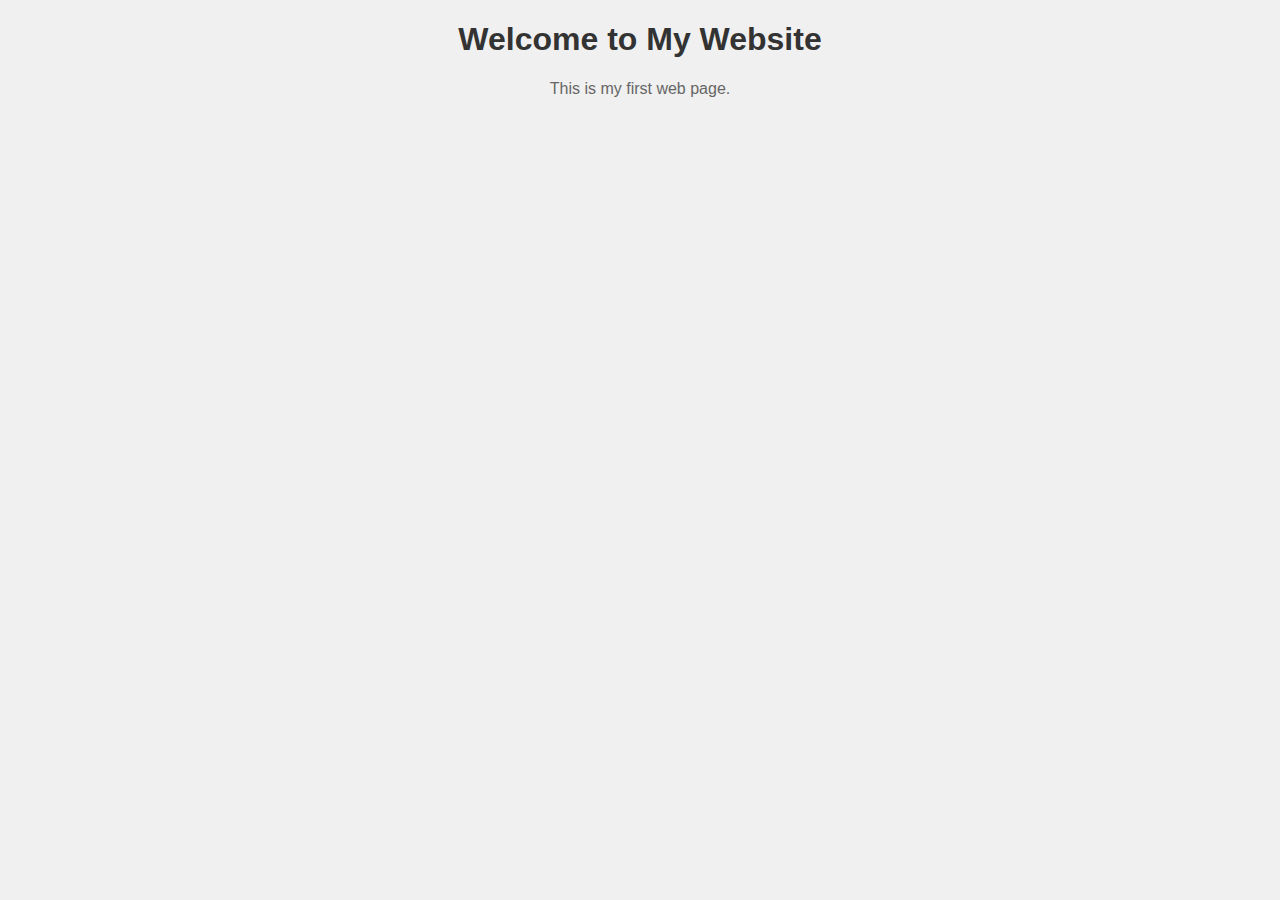
==== index.html @ f0082975 "renamed:    Sample.html -> index.html" ====
<!DOCTYPE html>
<html>
<head>
    <title>My First Website</title>
    <link rel="stylesheet" type="text/css" href="styles.css">
</head>
<body>
    <h1>Welcome to My Website</h1>
    <p>This is my first web page.</p>
    <script src="scripts.js"></script>
</body>
</html>
---- styles.css ----
body {
    font-family: Arial, sans-serif;
    background-color: #f0f0f0;
    margin: 0;
    padding: 0;
    text-align: center;
}

h1 {
    color: #333;
}

p {
    color: #666;
}
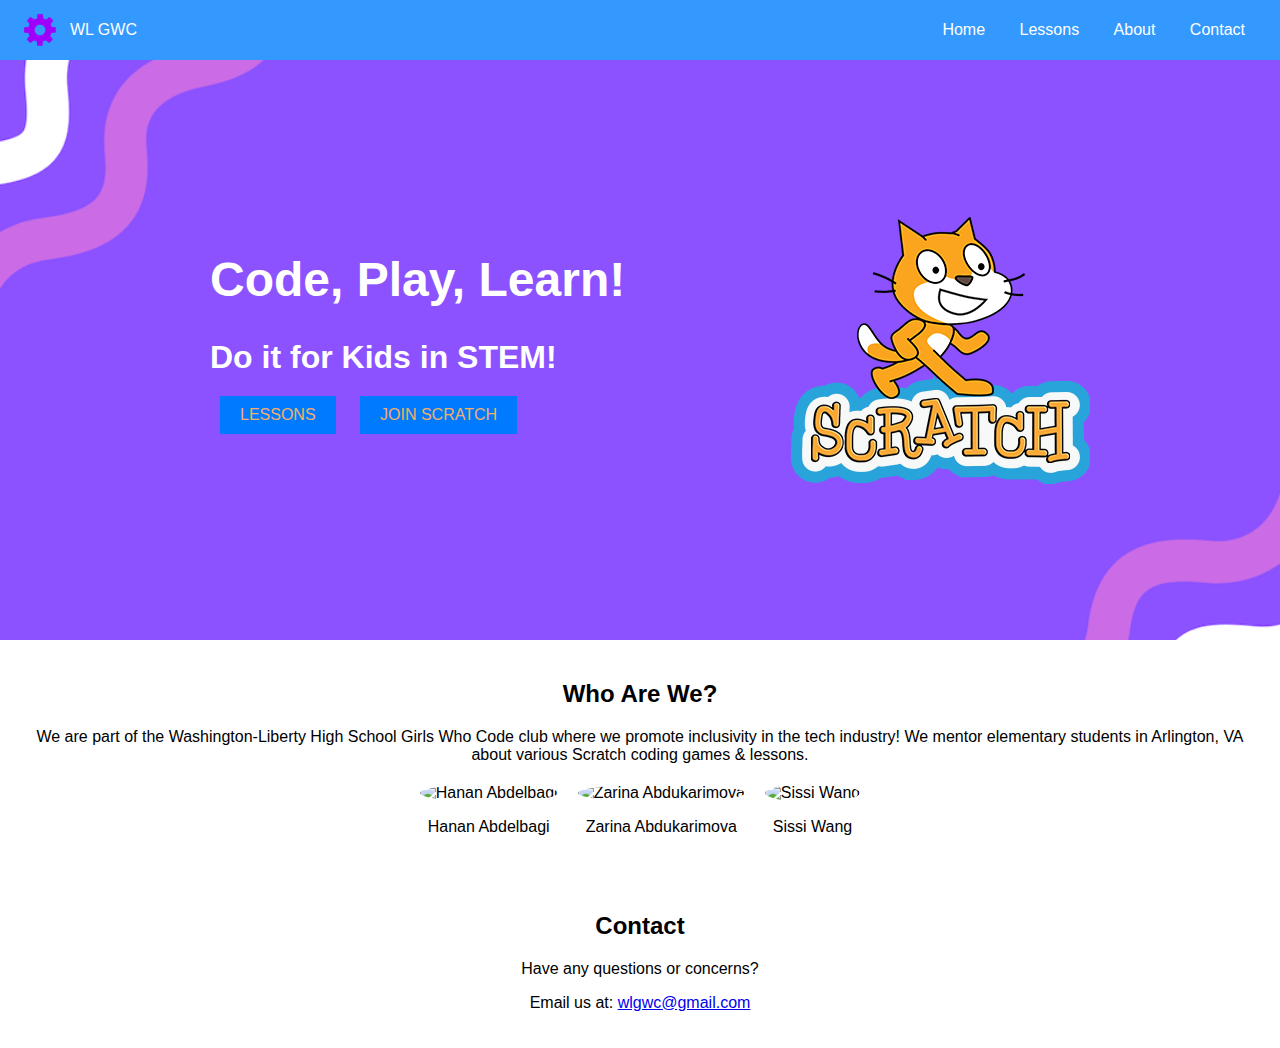
==== commit 24aedf17: "Formatting for home section" ====
--- a/index.html
+++ b/index.html
@@ -1,12 +1,66 @@
 <!DOCTYPE html>
-<html>
+<html lang="en">
 <head>
-    <title>My First Website</title>
-    <link rel="stylesheet" type="text/css" href="styles.css">
+    <meta charset="UTF-8">
+    <meta name="viewport" content="width=device-width, initial-scale=1.0">
+    <title>WL GWC</title>
+    <link rel="stylesheet" href="styles.css">
 </head>
 <body>
-    <h1>Welcome to My Website</h1>
-    <p>This is my first web page.</p>
+    <header>
+        <div class="logo">
+            <img src="Pics/logo.png" alt="Logo">
+            <span>WL GWC</span>
+        </div>
+        <nav>
+            <a href="index.html">Home</a>
+            <a href="lessons.html">Lessons</a>
+            <a href="#about">About</a>
+            <a href="#contact">Contact</a>
+        </nav>
+    </header>
+
+    <section class="home-section">
+        <div class="home-content">
+            <div class="home-text">
+                <h1>Code, Play, Learn!</h1>
+                <h3>Do it for Kids in STEM!</h3>
+                <div class="buttons">
+                    <button>LESSONS</button>
+                    <button>JOIN SCRATCH</button>
+                </div>
+            </div>
+            <div class="home-image">
+                <img src="Pics/scratch1.png">
+            </div>
+        </div>
+    </section>
+
+    <section id="about" class="about-section">
+        <h2>Who Are We?</h2>
+        <p>We are part of the Washington-Liberty High School Girls Who Code club where we promote inclusivity in the tech industry! We mentor elementary students in Arlington, VA about various Scratch coding games & lessons.</p>
+        <div class="team">
+            <div class="member">
+                <img src="path/to/photo1.png" alt="Hanan Abdelbagi">
+                <p>Hanan Abdelbagi</p>
+            </div>
+            <div class="member">
+                <img src="path/to/photo2.png" alt="Zarina Abdukarimova">
+                <p>Zarina Abdukarimova</p>
+            </div>
+            <div class="member">
+                <img src="path/to/photo3.png" alt="Sissi Wang">
+                <p>Sissi Wang</p>
+            </div>
+        </div>
+    </section>
+
+    <section id="contact" class="contact-section">
+        <h2>Contact</h2>
+        <p>Have any questions or concerns?</p>
+        <p>Email us at: <a href="mailto:wlgwc@gmail.com">wlgwc@gmail.com</a></p>
+    </section>
+
     <script src="scripts.js"></script>
 </body>
 </html>--- a/styles.css
+++ b/styles.css
@@ -1,15 +1,196 @@
+/* General styles for the entire document */
 body {
     font-family: Arial, sans-serif;
-    background-color: #f0f0f0;
     margin: 0;
     padding: 0;
+    box-sizing: border-box;
+}
+
+/* Styles for the header section */
+header {
+    display: flex;
+    justify-content: space-between;
+    align-items: center;
+    background-color: #3399FF;
+    padding: 10px 20px;
+    color:white
+}
+
+/* Styles for the logo area within the header */
+.logo {
+    display: flex;
+    align-items: center;
+    color: white;
+}
+
+/* Styles for the logo image */
+.logo img {
+    height: 40px;
+    margin-right: 10px;
+    color: white;
+}
+
+/* Styles for navigation links */
+nav a {
+    margin: 0 15px;
+    text-decoration: none;
+    color: white;
+}
+
+/* Hover effect for navigation links */
+nav a:hover {
+    text-decoration: underline;
+}
+
+/* Styles for the home, about, and contact sections */
+.home-section, .about-section, .contact-section, .lessons-section, .lesson-content-section {
+    padding: 20px;
     text-align: center;
 }
 
-h1 {
-    color: #333;
+/* Styles for the home section */
+.home-section {
+    display: flex;
+    justify-content: center;
+    align-items: center;
+    height: 60vh;
+    background: url('Pics/banner.png') no-repeat center center;
+    background-size: cover;
 }
 
-p {
-    color: #666;
+.home-content {
+    display: flex;
+    /*background-color: rgba(255, 255, 255, 0.8);*/
+    border-radius: 10px;
+    overflow: hidden;
+    max-width: 900px;
+    width: 100%;
+}
+
+.home-text {
+    flex: 1;
+    padding: 20px;
+    text-align: left;
+}
+
+.home-text h1 {
+    font-size: 3em;
+    color: white;
+}
+
+.home-text h3 {
+    font-size: 2em;
+    margin: 10px 0;
+    color: white;
+}
+
+.buttons {
+    margin: 20px 0;
+    
+}
+
+.buttons button {
+    margin: 0 10px;
+    padding: 10px 20px;
+    font-size: 1em;
+    cursor: pointer;
+    background-color: #007BFF;
+    color: #F4AE68 ;
+    border: none;
+    transition: background-color 0.3s ease;
+    
+}
+
+.buttons button:hover {
+    background-color: #0056b3;
+}
+
+.home-image {
+    flex: 1;
+    display: flex;
+    justify-content: flex-end;
+    align-items: flex-end;
+    /*background-color: #f0f0f0;*/
+}
+
+.home-image img {
+    max-width: 100%;
+    height: auto;
+}
+
+/* Styles for the team section */
+.team {
+    display: flex;
+    justify-content: center;
+    margin-top: 20px;
+}
+
+.member {
+    margin: 0 10px;
+    text-align: center;
+}
+
+.member img {
+    height: 100px;
+    width: 100px;
+    border-radius: 50%;
+}
+
+/* Styles for the lessons section */
+.lessons-section {
+    display: flex;
+    flex-direction: column;
+    align-items: center;
+}
+
+.lessons-grid {
+    display: flex;
+    flex-wrap: wrap;
+    justify-content: center;
+}
+
+.lesson {
+    border: 1px solid #ccc;
+    margin: 10px;
+    padding: 10px;
+    text-align: center;
+    width: 150px;
+    cursor: pointer;
+    transition: border-color 0.3s ease;
+}
+
+.lesson img {
+    width: 100%;
+    height: auto;
+}
+
+.lesson h3 {
+    margin: 10px 0 0 0;
+}
+
+/* Hover effect for the lesson items */
+.lesson:hover {
+    border-color: #007BFF;
+}
+
+/* Styles for the lesson content section */
+.lesson-content-section {
+    display: flex;
+    flex-direction: column;
+    align-items: center;
+}
+
+.lesson-overview {
+    text-align: left;
+}
+
+.lesson-video iframe {
+    max-width: 100%;
+    height: auto;
+    margin: 20px 0;
+}
+
+.lesson-explanation {
+    text-align: left;
+    max-width: 800px;
 }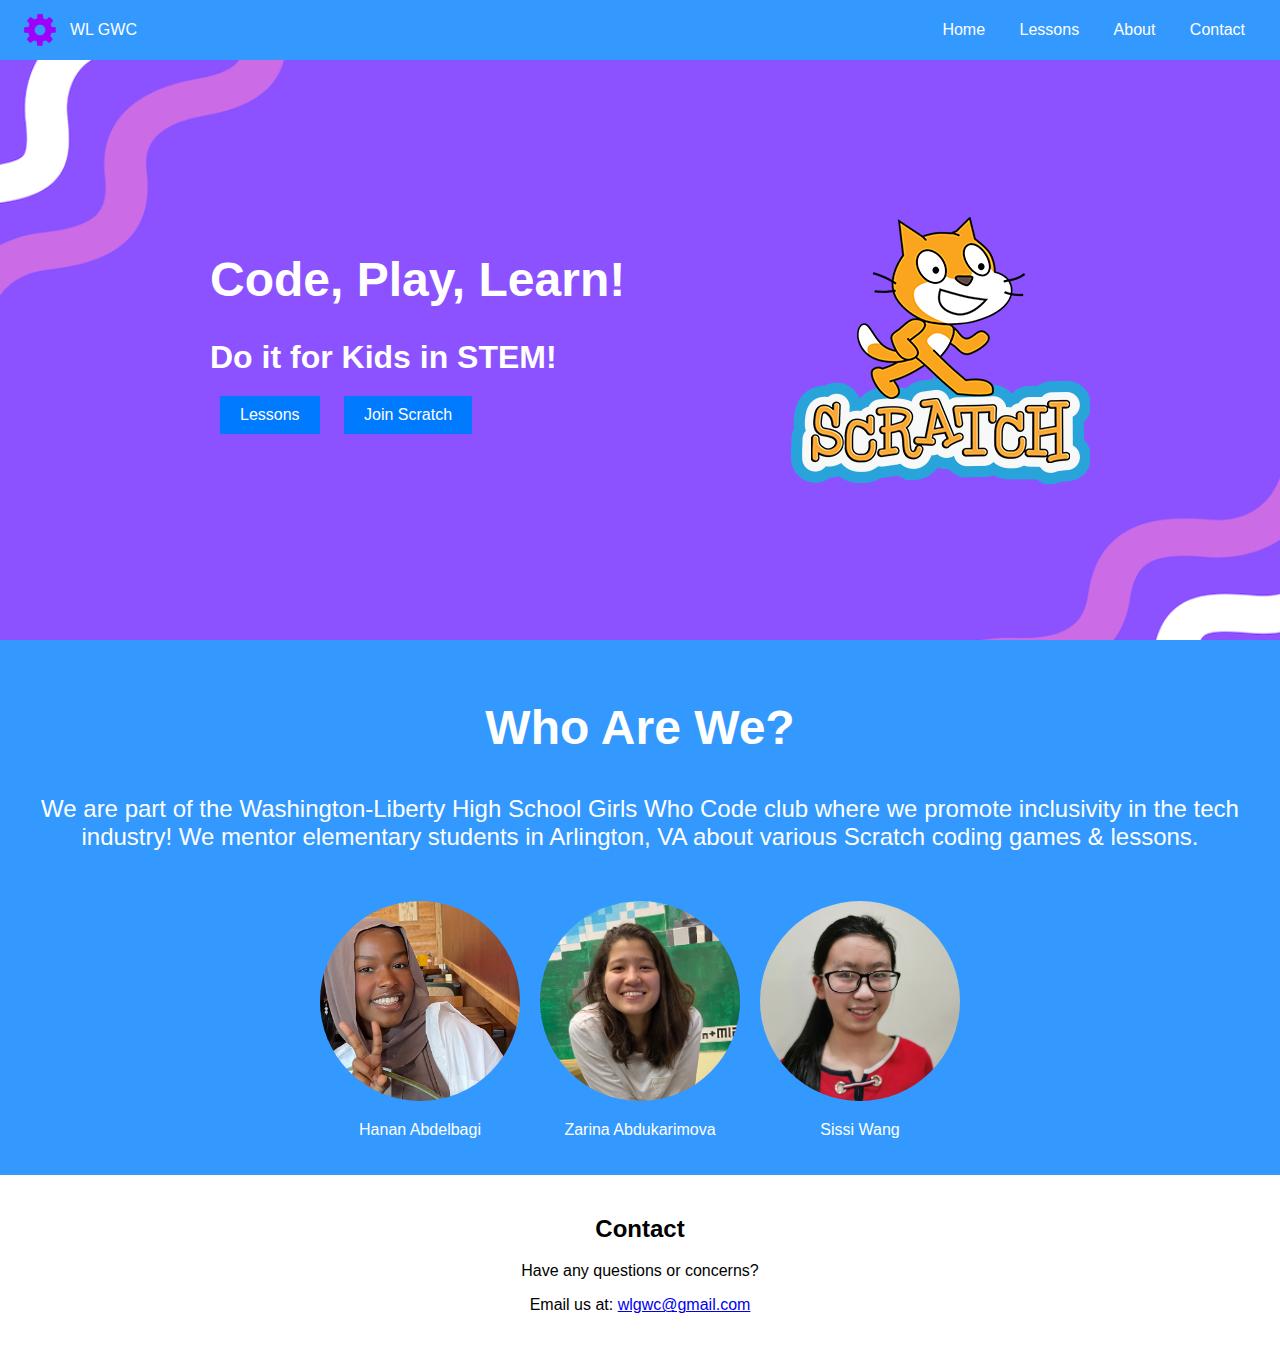
==== commit 9d660275: "hahahhah" ====
--- a/index.html
+++ b/index.html
@@ -7,6 +7,8 @@
     <link rel="stylesheet" href="styles.css">
 </head>
 <body>
+    <!-- Header section containing the logo and navigation menu -->
+    <!-- adfdsfadsfds -->
     <header>
         <div class="logo">
             <img src="Pics/logo.png" alt="Logo">
@@ -19,48 +21,57 @@
             <a href="#contact">Contact</a>
         </nav>
     </header>
-
+    
+    <!-- Home section -->
     <section class="home-section">
         <div class="home-content">
             <div class="home-text">
                 <h1>Code, Play, Learn!</h1>
                 <h3>Do it for Kids in STEM!</h3>
                 <div class="buttons">
-                    <button>LESSONS</button>
-                    <button>JOIN SCRATCH</button>
+                    <!-- Button linking to the lessons page -->
+                    <button onclick="window.location.href='lessons.html'">Lessons</button>
+                    <!-- Button linking to the Scratch website -->
+                    <button onclick="window.location.href='https://scratch.mit.edu/'">Join Scratch</button>
                 </div>
             </div>
             <div class="home-image">
+                <!-- Placeholder for the Scratch cat image -->
                 <img src="Pics/scratch1.png">
             </div>
         </div>
     </section>
-
+    
+    <!-- About section -->
     <section id="about" class="about-section">
-        <h2>Who Are We?</h2>
-        <p>We are part of the Washington-Liberty High School Girls Who Code club where we promote inclusivity in the tech industry! We mentor elementary students in Arlington, VA about various Scratch coding games & lessons.</p>
+        <div class="member-text">
+            <h2>Who Are We?</h2>
+            <p>We are part of the Washington-Liberty High School Girls Who Code club where we promote inclusivity in the tech industry! We mentor elementary students in Arlington, VA about various Scratch coding games & lessons.</p>
+        </div>
         <div class="team">
             <div class="member">
-                <img src="path/to/photo1.png" alt="Hanan Abdelbagi">
+                <img src="Pics/hanan.jpg" alt="Hanan Abdelbagi">
                 <p>Hanan Abdelbagi</p>
             </div>
             <div class="member">
-                <img src="path/to/photo2.png" alt="Zarina Abdukarimova">
+                <img src="Pics/zarina.jpg" alt="Zarina Abdukarimova">
                 <p>Zarina Abdukarimova</p>
             </div>
             <div class="member">
-                <img src="path/to/photo3.png" alt="Sissi Wang">
+                <img src="Pics/sissi.jpg" alt="Sissi Wang">
                 <p>Sissi Wang</p>
             </div>
         </div>
     </section>
-
+    
+    <!-- Contact section -->
     <section id="contact" class="contact-section">
         <h2>Contact</h2>
         <p>Have any questions or concerns?</p>
         <p>Email us at: <a href="mailto:wlgwc@gmail.com">wlgwc@gmail.com</a></p>
     </section>
-
+    
+    <!-- Link to the external JavaScript file -->
     <script src="scripts.js"></script>
 </body>
 </html>--- a/styles.css
+++ b/styles.css
@@ -1,3 +1,7 @@
+@import 'css/bootstrap.min.css';
+@import 'css/font-awesome.min.css';
+@import 'css/style.css';
+@import 'css/responsive.css';
 /* General styles for the entire document */
 body {
     font-family: Arial, sans-serif;
@@ -48,6 +52,14 @@
     text-align: center;
 }
 
+.about-section{
+    background-color: #3399FF;
+    color:white;
+    /*display:flex;*/
+    
+}
+
+
 /* Styles for the home section */
 .home-section {
     display: flex;
@@ -95,7 +107,7 @@
     font-size: 1em;
     cursor: pointer;
     background-color: #007BFF;
-    color: #F4AE68 ;
+    color: white ;
     border: none;
     transition: background-color 0.3s ease;
     
@@ -122,17 +134,34 @@
 .team {
     display: flex;
     justify-content: center;
-    margin-top: 20px;
-}
+    margin-top: 50px;
+    
+    
+}
+
+.member-text h2 {
+    font-size: 3em;
+    color: white;
+
+}
+
+.member-text p {
+    font-size: 1.5em;
+    color: white;
+    
+}
+
 
 .member {
     margin: 0 10px;
     text-align: center;
+    
+    
 }
 
 .member img {
-    height: 100px;
-    width: 100px;
+    height: 200px;
+    width: 200px;
     border-radius: 50%;
 }
 
@@ -141,6 +170,8 @@
     display: flex;
     flex-direction: column;
     align-items: center;
+    /*background-color: #007BFF;*/
+    
 }
 
 .lessons-grid {
